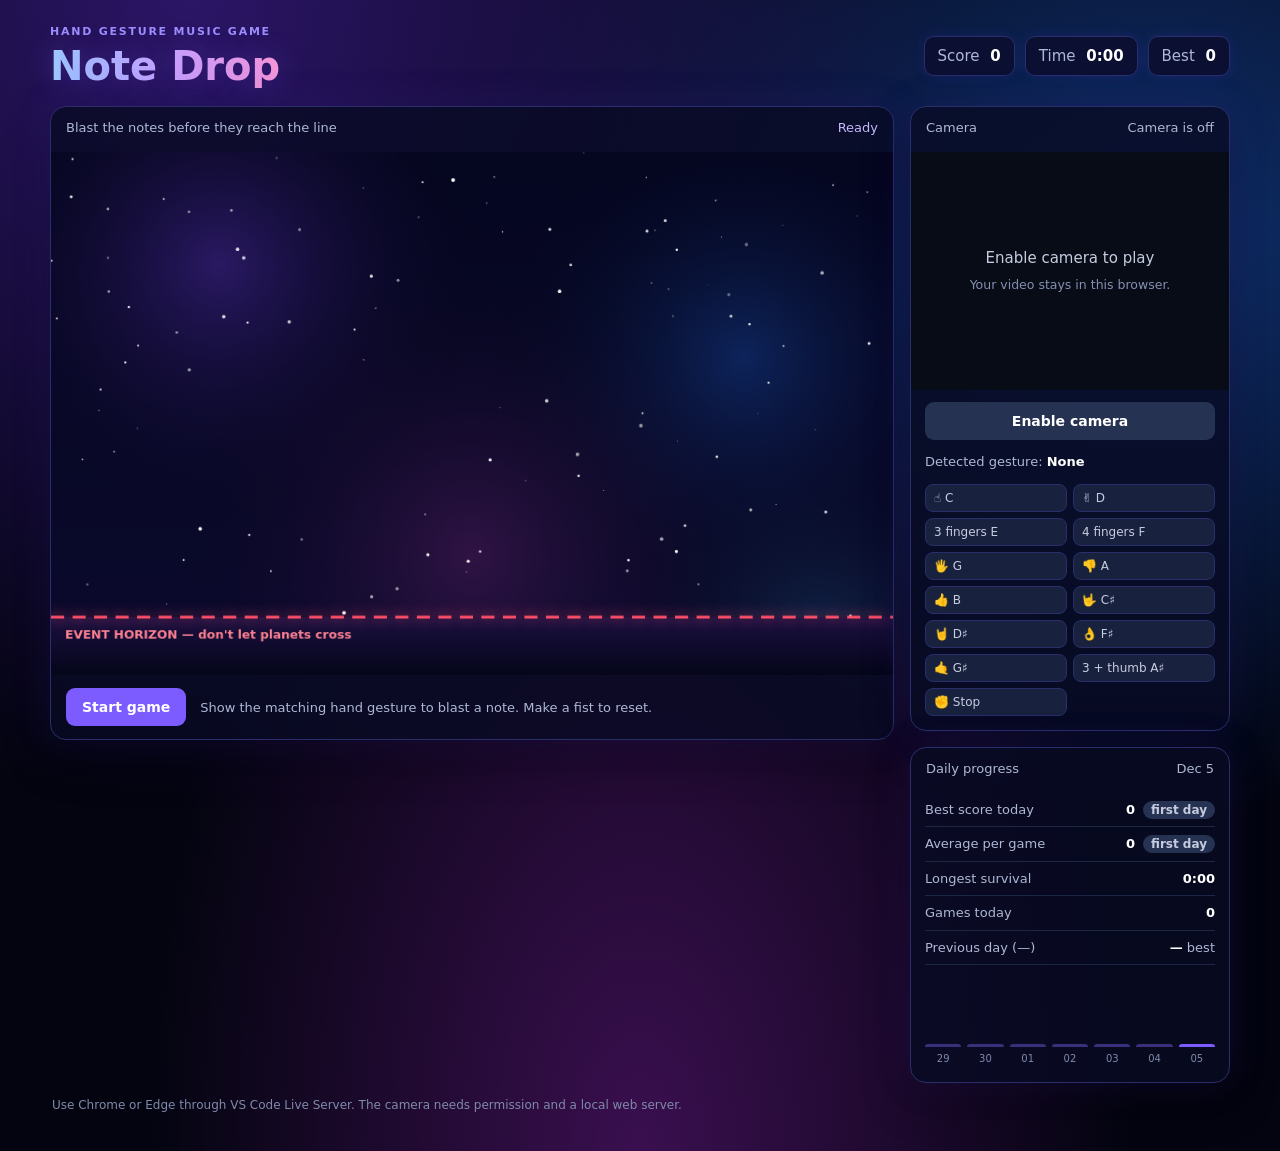
==== index.html @ 319156fb "Add files via upload" ====
<!doctype html>
<html lang="en">
<head>
  <meta charset="utf-8">
  <meta name="viewport" content="width=device-width, initial-scale=1">
  <title>Note Drop — Hand Gesture Game</title>
  <link rel="stylesheet" href="css/style.css">
</head>
<body>
  <main class="app">
    <header class="topbar">
      <div><p class="eyebrow">HAND GESTURE MUSIC GAME</p><h1>Note Drop</h1></div>
      <div class="scoreboard">
        <span>Score <b id="score">0</b></span>
        <span>Time <b id="timer">0:00</b></span>
        <span>Best <b id="best">0</b></span>
      </div>
    </header>

    <section class="layout">
      <section class="game-card" aria-label="Game">
        <div class="game-heading"><span>Blast the notes before they reach the line</span><span id="game-status">Ready</span></div>
        <canvas id="game-canvas" width="900" height="560"></canvas>
        <div class="game-actions"><button id="start-button" class="primary">Start game</button><span>Show the matching hand gesture to blast a note. Make a fist to reset.</span></div>
      </section>

      <aside class="side">
        <div class="camera-card">
          <div class="game-heading"><span>Camera</span><span id="gesture-status">Camera is off</span></div>
          <div class="camera-view"><video id="camera-video" autoplay playsinline muted></video><div id="camera-placeholder">Enable camera to play<br><small>Your video stays in this browser.</small></div></div>
          <button id="camera-button" class="secondary">Enable camera</button>
          <div class="detected">Detected gesture: <b id="detected-gesture">None</b></div>
          <div class="legend">
            <span>☝️ C</span><span>✌️ D</span><span>3 fingers E</span><span>4 fingers F</span>
            <span>🖐 G</span><span>👎 A</span><span>👍 B</span><span>🤟 C♯</span>
            <span>🤘 D♯</span><span>👌 F♯</span><span>🤙 G♯</span><span>3 + thumb A♯</span>
            <span>✊ Stop</span>
          </div>
        </div>
        <div class="camera-card progress-card">
          <div class="game-heading"><span>Daily progress</span><span id="progress-date"></span></div>
          <div id="progress"></div>
        </div>
      </aside>
    </section>
    <p class="footer-note">Use Chrome or Edge through VS Code Live Server. The camera needs permission and a local web server.</p>
  </main>
  <script type="module" src="js/main.js"></script>
</body>
</html>
---- css/style.css ----
:root { color-scheme: dark; --bg:#090d1b; --panel:#121a31; --line:#2c385c; --text:#f4f6ff; --muted:#aeb8d4; --purple:#8064ff; }
* { box-sizing:border-box; }
body { margin:0; min-height:100vh; padding:24px; background:radial-gradient(ellipse at 50% 0%,#1b2442 0,#090d1b 65%); color:var(--text); font:15px/1.5 system-ui,-apple-system,Segoe UI,sans-serif; }
.app { width:min(1180px,100%); margin:auto; }
.topbar { display:flex; align-items:center; justify-content:space-between; gap:18px; margin:0 0 18px; }
.eyebrow { color:#9d8dff; letter-spacing:.16em; font-size:11px; font-weight:800; margin:0 0 3px; }
h1 { font-size:clamp(28px,4vw,40px); line-height:1.1; margin:0; }
.scoreboard { display:flex; gap:10px; }
.scoreboard span,.game-heading { color:var(--muted); }
.scoreboard span { background:#151e38; border:1px solid var(--line); border-radius:10px; padding:8px 13px; }
.scoreboard b { color:white; margin-left:6px; }
.layout { display:grid; grid-template-columns:minmax(0,1fr) 320px; gap:16px; align-items:start; }
.game-card,.camera-card { border:1px solid var(--line); background:#10172b; border-radius:16px; overflow:hidden; box-shadow:0 16px 45px #0004; }
.game-heading { min-height:45px; padding:11px 15px; display:flex; justify-content:space-between; gap:10px; font-size:13px; }
#game-status { color:#c5b8ff; }
#game-canvas { width:100%; height:auto; display:block; background:#0e1529; }
.game-actions { padding:13px 15px; display:flex; align-items:center; gap:14px; color:var(--muted); font-size:13px; }
button { border:0; border-radius:9px; padding:11px 16px; color:white; font:700 14px system-ui,sans-serif; cursor:pointer; }
button:disabled { opacity:.55; cursor:wait; }
.primary { background:var(--purple); }.primary:hover { background:#967fff; }
.secondary { background:#263252; width:100%; margin-top:12px; }.secondary:hover { background:#344267; }
.camera-view { position:relative; background:#080c16; aspect-ratio:4/3; overflow:hidden; }
#camera-video { width:100%; height:100%; object-fit:cover; transform:scaleX(-1); display:none; }
#camera-placeholder { position:absolute; inset:0; display:grid; place-content:center; text-align:center; color:#c6cce0; }
#camera-placeholder small { color:#8490b2; margin-top:7px; }
.camera-card { padding-bottom:14px; }
.camera-card .game-heading { padding-bottom:8px; }
.camera-card button,.detected,.mapping-note { margin-left:14px; margin-right:14px; width:calc(100% - 28px); }
.detected { margin-top:12px; color:var(--muted); font-size:13px; }
.detected b { color:#fff; }
.mapping-note { color:#aab4d0; font-size:12px; line-height:1.55; margin-top:12px; margin-bottom:0; }
code { color:#d4caff; background:#202843; border-radius:4px; padding:1px 4px; }
.footer-note { color:#7f8aaa; font-size:12px; margin:13px 2px; }
@media(max-width:800px) { body{padding:14px}.layout{grid-template-columns:1fr}.camera-card{max-width:none}.camera-view{aspect-ratio:16/9} }

/* --- additions --- */
.side { display:grid; gap:16px; }
.legend { display:grid; grid-template-columns:repeat(2,1fr); gap:6px; margin:12px 14px 0; font-size:12px; color:#c6cce0; }
.legend span { background:#18213d; border:1px solid var(--line); border-radius:8px; padding:4px 8px; }
.progress-card { padding-bottom:6px; }
.prow { display:flex; justify-content:space-between; align-items:center; margin:0 14px; padding:7px 0; border-bottom:1px solid #1d2744; font-size:13px; color:var(--muted); }
.prow b { color:#fff; }
.badge { font-weight:800; font-size:12px; padding:2px 8px; border-radius:999px; background:#263252; color:#c6cce0; margin-left:8px; }
.badge.up { background:#14452f; color:#5ef0a0; }
.badge.down { background:#4a1d28; color:#ff8293; }
.bars { display:flex; align-items:flex-end; gap:6px; height:70px; margin:12px 14px 4px; }
.bars div { flex:1; background:#3a2f7a; border-radius:4px 4px 0 0; min-height:3px; position:relative; }
.bars div.today { background:var(--purple); }
.bar-labels { display:flex; gap:6px; margin:0 14px 10px; font-size:10px; color:#7f8aaa; }
.bar-labels span { flex:1; text-align:center; }

/* --- space theme --- */
:root { --bg:#03040f; --line:#2a2f6b; --purple:#7c5cff; }
body { background:
  radial-gradient(ellipse at 15% 0%, #2b1566 0, transparent 50%),
  radial-gradient(ellipse at 90% 20%, #0f2f6b 0, transparent 45%),
  radial-gradient(ellipse at 50% 100%, #3a0f4f 0, transparent 55%),
  #03040f; }
h1 { background:linear-gradient(90deg,#9fd0ff,#c9a6ff,#ff9ad5); -webkit-background-clip:text; background-clip:text; color:transparent; text-shadow:0 0 30px #7c5cff55; }
.game-card,.camera-card { background:#080b24cc; border-color:#2a2f6b; box-shadow:0 0 40px #5b3cff22, 0 16px 45px #0006; }
#game-canvas { background:#04051a; }
.scoreboard span { background:#0b1033; box-shadow:0 0 14px #5b3cff22; }
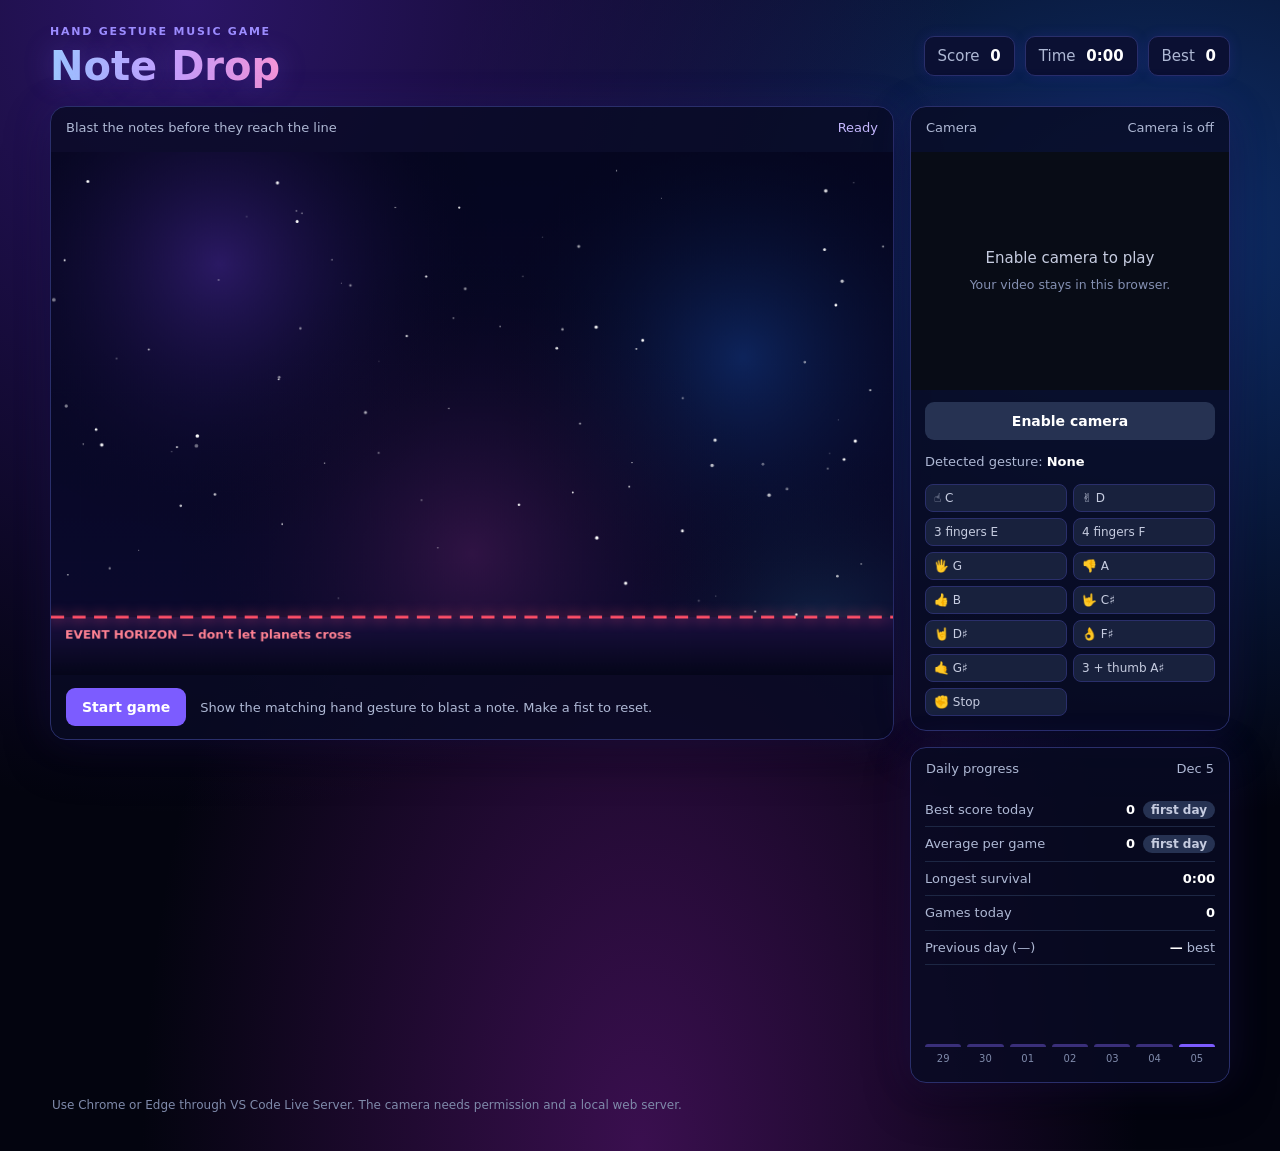
==== commit e5d777f1: "Add files via upload" ====
--- a/index.html
+++ b/index.html
@@ -20,7 +20,22 @@
     <section class="layout">
       <section class="game-card" aria-label="Game">
         <div class="game-heading"><span>Blast the notes before they reach the line</span><span id="game-status">Ready</span></div>
-        <canvas id="game-canvas" width="900" height="560"></canvas>
+        <div class="game-stage">
+          <canvas id="game-canvas" width="900" height="560"></canvas>
+          <section id="results-screen" class="results-screen" aria-labelledby="results-title" aria-live="polite" hidden>
+            <div class="results-panel">
+              <p class="results-kicker">RUN COMPLETE</p>
+              <h2 id="results-title">Nice run!</h2>
+              <p id="results-message" class="results-message">You kept the notes flowing.</p>
+              <div class="results-stats">
+                <div><span>Final score</span><b id="final-score">0</b></div>
+                <div><span>Time played</span><b id="final-time">0:00</b></div>
+                <div><span>Personal best</span><b id="final-best">0</b></div>
+              </div>
+              <button id="results-play-again" class="primary">Play again</button>
+            </div>
+          </section>
+        </div>
         <div class="game-actions"><button id="start-button" class="primary">Start game</button><span>Show the matching hand gesture to blast a note. Make a fist to reset.</span></div>
       </section>
 
--- a/css/style.css
+++ b/css/style.css
@@ -14,6 +14,20 @@
 .game-heading { min-height:45px; padding:11px 15px; display:flex; justify-content:space-between; gap:10px; font-size:13px; }
 #game-status { color:#c5b8ff; }
 #game-canvas { width:100%; height:auto; display:block; background:#0e1529; }
+.game-stage { position:relative; }
+.results-screen { position:absolute; inset:0; display:grid; place-items:center; padding:20px; background:rgba(3,4,18,.72); backdrop-filter:blur(7px); }
+.results-screen[hidden] { display:none; }
+.results-panel { width:min(440px,100%); padding:28px; text-align:center; border:1px solid #7669d8; border-radius:20px; background:linear-gradient(145deg,#17183f,#0b102b 75%); box-shadow:0 0 55px #7c5cff55,0 20px 60px #0009; animation:results-in .35s ease-out both; }
+.results-kicker { margin:0 0 6px; color:#a99aff; font-size:11px; font-weight:800; letter-spacing:.18em; }
+.results-panel h2 { margin:0; font-size:clamp(28px,5vw,40px); }
+.results-message { color:var(--muted); margin:7px 0 20px; }
+.results-stats { display:grid; grid-template-columns:repeat(3,1fr); gap:8px; margin-bottom:22px; }
+.results-stats div { padding:12px 6px; border:1px solid #303866; border-radius:12px; background:#101735; }
+.results-stats span,.results-stats b { display:block; }
+.results-stats span { color:var(--muted); font-size:11px; }
+.results-stats b { margin-top:4px; font-size:23px; }
+.results-panel button { min-width:160px; }
+@keyframes results-in { from { opacity:0; transform:translateY(10px) scale(.98); } to { opacity:1; transform:translateY(0) scale(1); } }
 .game-actions { padding:13px 15px; display:flex; align-items:center; gap:14px; color:var(--muted); font-size:13px; }
 button { border:0; border-radius:9px; padding:11px 16px; color:white; font:700 14px system-ui,sans-serif; cursor:pointer; }
 button:disabled { opacity:.55; cursor:wait; }
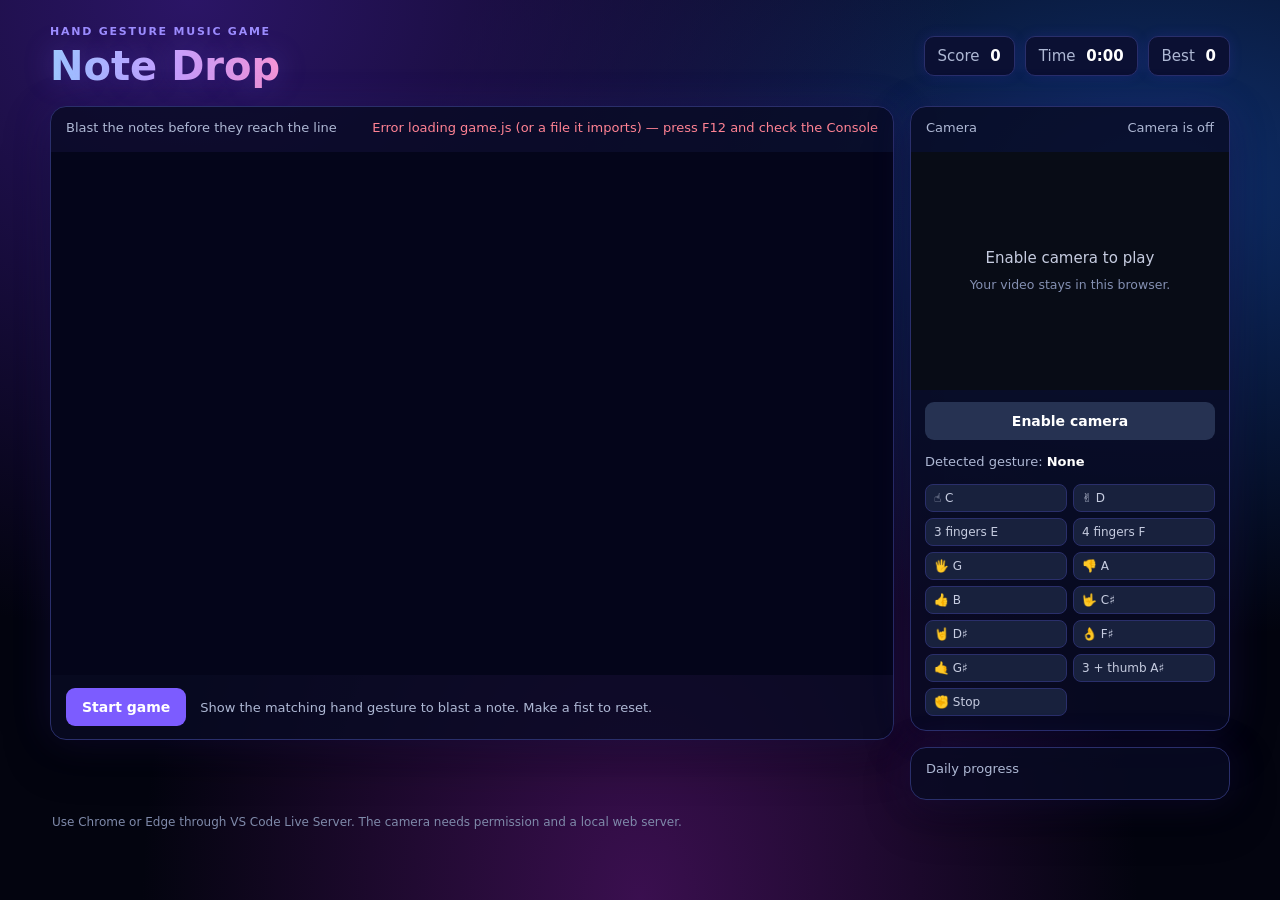
==== commit 4f0d00a2: "Add files via upload" ====
--- a/index.html
+++ b/index.html
@@ -20,22 +20,7 @@
     <section class="layout">
       <section class="game-card" aria-label="Game">
         <div class="game-heading"><span>Blast the notes before they reach the line</span><span id="game-status">Ready</span></div>
-        <div class="game-stage">
-          <canvas id="game-canvas" width="900" height="560"></canvas>
-          <section id="results-screen" class="results-screen" aria-labelledby="results-title" aria-live="polite" hidden>
-            <div class="results-panel">
-              <p class="results-kicker">RUN COMPLETE</p>
-              <h2 id="results-title">Nice run!</h2>
-              <p id="results-message" class="results-message">You kept the notes flowing.</p>
-              <div class="results-stats">
-                <div><span>Final score</span><b id="final-score">0</b></div>
-                <div><span>Time played</span><b id="final-time">0:00</b></div>
-                <div><span>Personal best</span><b id="final-best">0</b></div>
-              </div>
-              <button id="results-play-again" class="primary">Play again</button>
-            </div>
-          </section>
-        </div>
+        <canvas id="game-canvas" width="900" height="560"></canvas>
         <div class="game-actions"><button id="start-button" class="primary">Start game</button><span>Show the matching hand gesture to blast a note. Make a fist to reset.</span></div>
       </section>
 
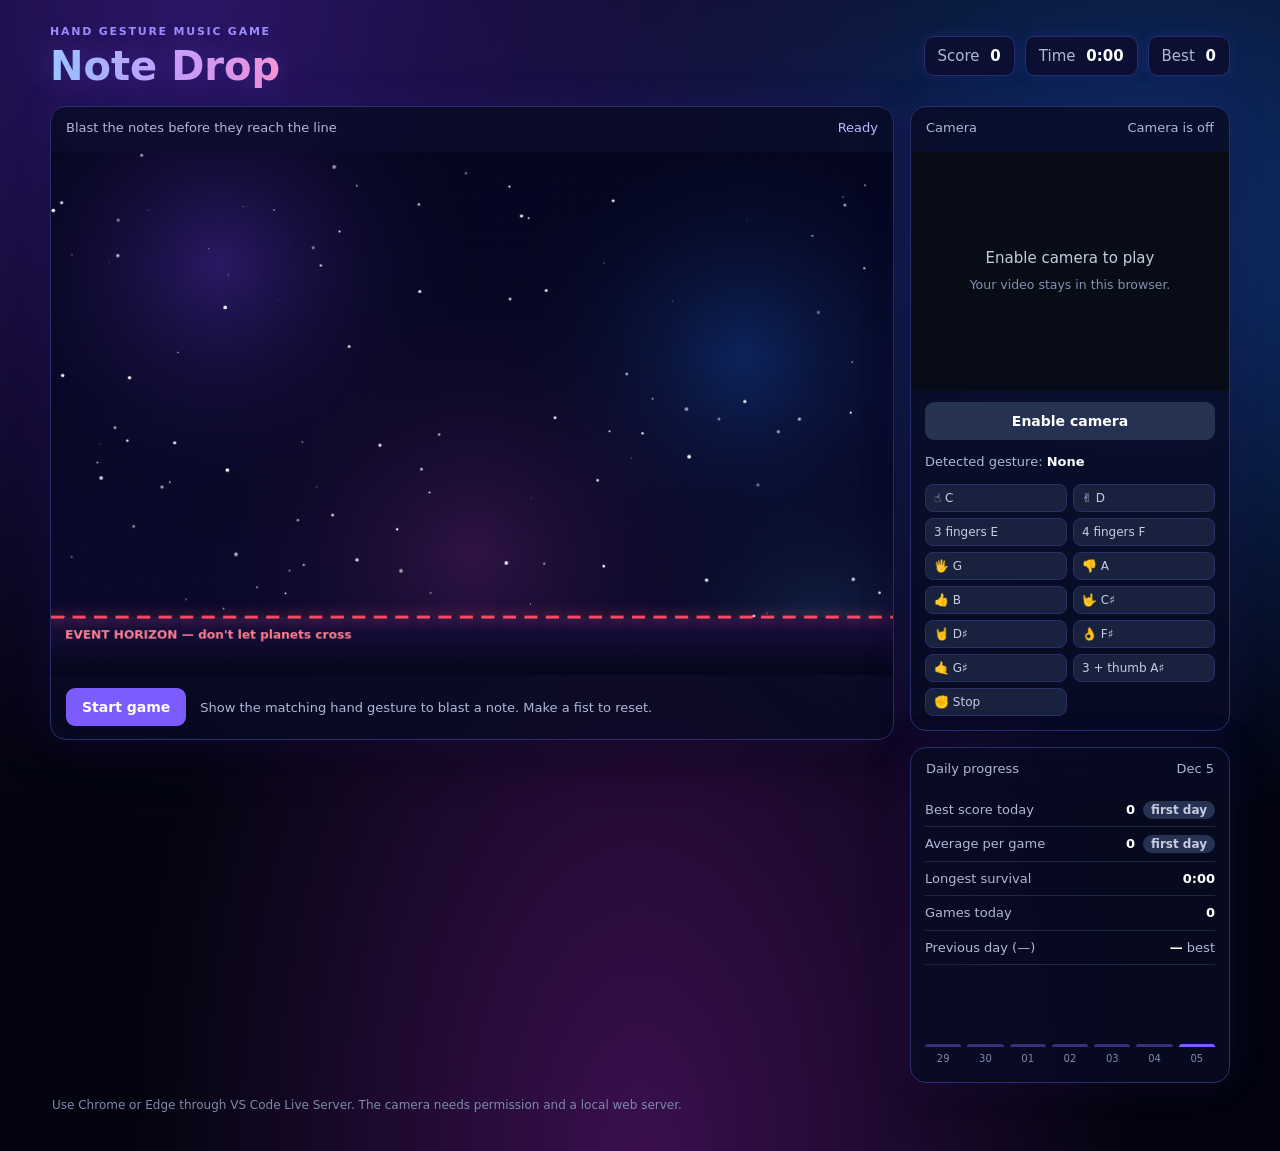
==== commit d1600d1f: "final structure" ====
--- a/index.html
+++ b/index.html
@@ -23,6 +23,7 @@
         <canvas id="game-canvas" width="900" height="560"></canvas>
         <div class="game-actions"><button id="start-button" class="primary">Start game</button><span>Show the matching hand gesture to blast a note. Make a fist to reset.</span></div>
       </section>
+      
 
       <aside class="side">
         <div class="camera-card">
--- a/css/style.css
+++ b/css/style.css
@@ -14,20 +14,6 @@
 .game-heading { min-height:45px; padding:11px 15px; display:flex; justify-content:space-between; gap:10px; font-size:13px; }
 #game-status { color:#c5b8ff; }
 #game-canvas { width:100%; height:auto; display:block; background:#0e1529; }
-.game-stage { position:relative; }
-.results-screen { position:absolute; inset:0; display:grid; place-items:center; padding:20px; background:rgba(3,4,18,.72); backdrop-filter:blur(7px); }
-.results-screen[hidden] { display:none; }
-.results-panel { width:min(440px,100%); padding:28px; text-align:center; border:1px solid #7669d8; border-radius:20px; background:linear-gradient(145deg,#17183f,#0b102b 75%); box-shadow:0 0 55px #7c5cff55,0 20px 60px #0009; animation:results-in .35s ease-out both; }
-.results-kicker { margin:0 0 6px; color:#a99aff; font-size:11px; font-weight:800; letter-spacing:.18em; }
-.results-panel h2 { margin:0; font-size:clamp(28px,5vw,40px); }
-.results-message { color:var(--muted); margin:7px 0 20px; }
-.results-stats { display:grid; grid-template-columns:repeat(3,1fr); gap:8px; margin-bottom:22px; }
-.results-stats div { padding:12px 6px; border:1px solid #303866; border-radius:12px; background:#101735; }
-.results-stats span,.results-stats b { display:block; }
-.results-stats span { color:var(--muted); font-size:11px; }
-.results-stats b { margin-top:4px; font-size:23px; }
-.results-panel button { min-width:160px; }
-@keyframes results-in { from { opacity:0; transform:translateY(10px) scale(.98); } to { opacity:1; transform:translateY(0) scale(1); } }
 .game-actions { padding:13px 15px; display:flex; align-items:center; gap:14px; color:var(--muted); font-size:13px; }
 button { border:0; border-radius:9px; padding:11px 16px; color:white; font:700 14px system-ui,sans-serif; cursor:pointer; }
 button:disabled { opacity:.55; cursor:wait; }
